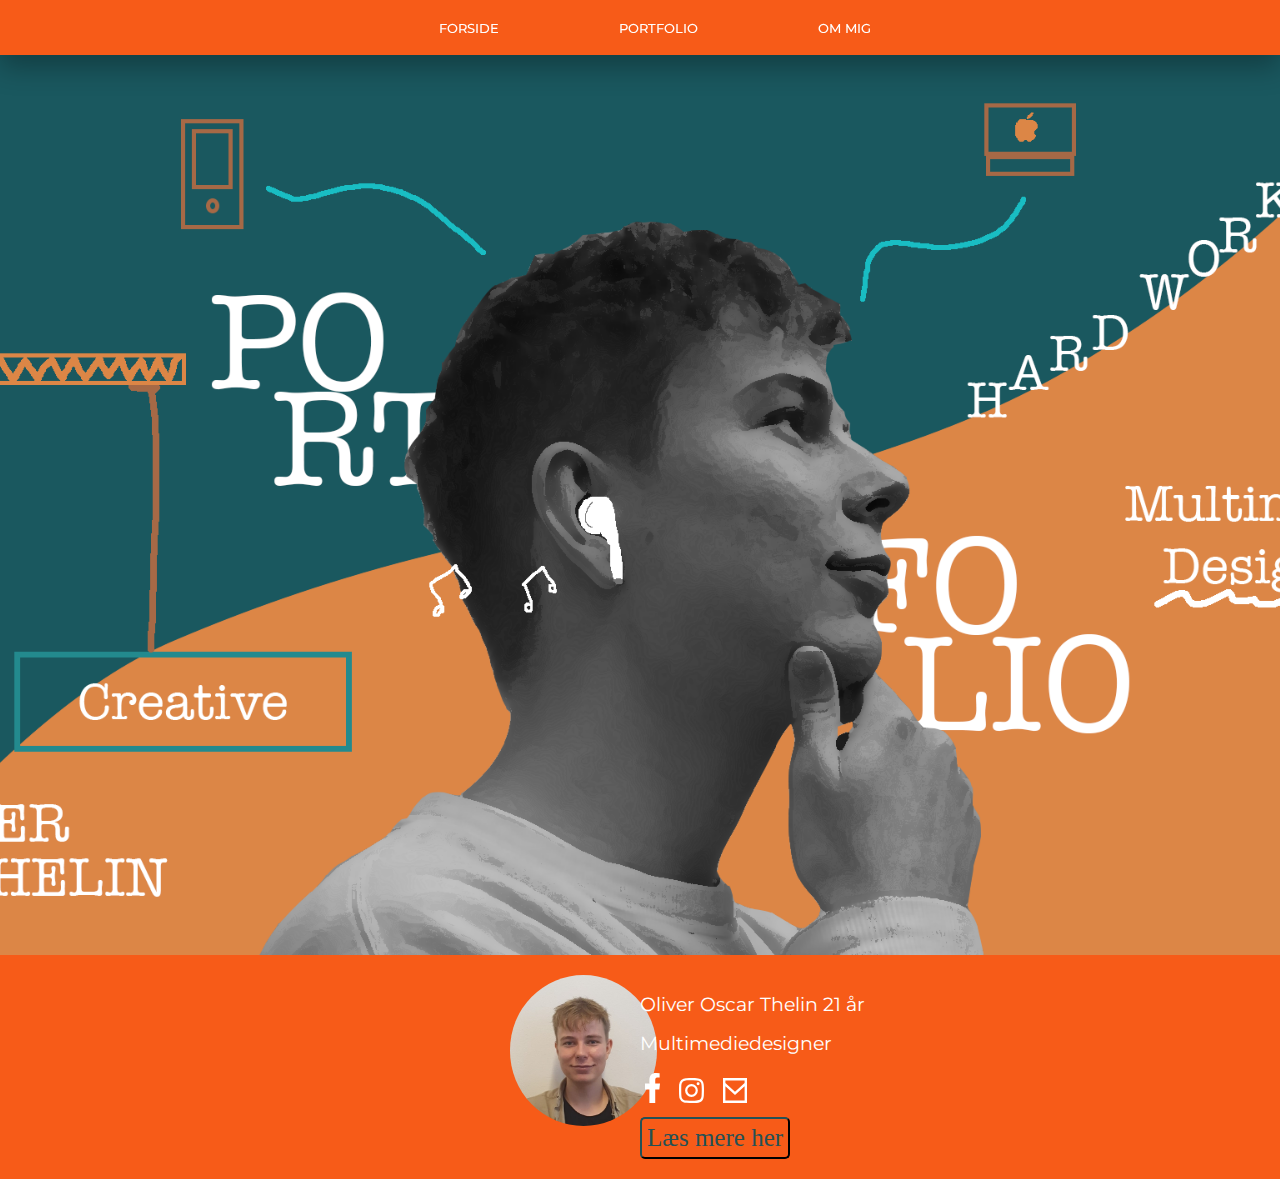
==== index.html @ e2ac5806 "Portfolio" ====
<!DOCTYPE html>
<html lang="da">
  <head>
    <meta charset="UTF-8" />
    <meta http-equiv="X-UA-Compatible" content="IE=edge" />
    <meta name="viewport" content="width=device-width, initial-scale=1.0" />
    <meta name="robots" content="noindex" />
    <link rel="stylesheet" href="style.css" />
    <link rel="preconnect" href="https://fonts.googleapis.com" />
    <link rel="preconnect" href="https://fonts.gstatic.com" crossorigin />
    <link
      href="https://fonts.googleapis.com/css2?family=Montserrat:ital,wght@0,400;1,400;1,600&display=swap"
      rel="stylesheet"
    />
    <link rel="icon" type="image/svg+xml" href="logo/portfolio_logo.svg" />
    <link rel="icon" type="image/png" href="logo/portfolio_logo.png" />
    <title>Portfolio</title>
  </head>
  <body>
    <header>
      <div id="mySidepanel" class="sidepanel">
        <a href="javascript:void(0)" class="closebtn" onclick="closeNav()"
          ><img src="UI_elementer/luk_knap.svg" alt=""
        /></a>
        <a href="index.html">Forside</a>
        <a href="portfolio.html">Portfolio</a>
        <a href="om_mig.html">Om mig</a>
      </div>
      <button class="openbtn" onclick="openNav()">
        <img src="UI_elementer/menu_knap.svg" alt="menu_knap" />
      </button>

      <nav id="nav_desktop">
        <ul>
          <li><a href="index.html">Forside</a></li>
          <li><a href="portfolio.html">Portfolio</a></li>
          <li><a href="om_mig.html">Om mig</a></li>
        </ul>
      </nav>
    </header>

    <section id="splashbillede_section"></section>
    <footer class="footer">
      <div class="footer_billede">
        <img src="billeder/profilbillede2.jpg" alt="profil billede" />
      </div>
      <div class="footer_txt">
        <p>Oliver Oscar Thelin 21 år</p>
        <p>Multimediedesigner</p>
        <div class="footer_ikoner">
          <div class="img1">
            <a href="https://www.facebook.com/oliver.thelin.9/"
              ><img src="icon_billeder/FB_icon.svg" alt="FB"
            /></a>
          </div>
          <div class="img2">
            <a href="https://www.instagram.com/oliver.thelin1/"
              ><img src="icon_billeder/IG_icon.svg" alt="IG"
            /></a>
          </div>
          <div class="img3">
            <a href="mailto:oliv578v@stud.kea.dk"
              ><img src="icon_billeder/mail_icon.svg" alt="Mail"
            /></a>
          </div>
        </div>
        <button id="website3" onclick="window.location.href='om_mig.html';">
          Læs mere her
        </button>
      </div>
    </footer>
    <script src="index.js"></script>
  </body>
</html>
---- style.css ----
* {
  padding: 0;
  margin: 0;
  box-sizing: border-box;
}

#splashbillede_section {
  width: 100%;
  height: 100vh;
  background-image: url(billeder/Splash-eksamen.png);
  background-size: cover;
  background-repeat: no-repeat;
  background-position: 51% 50%;
}

/* Navigation */

.sidepanel {
  height: 300px;
  width: 0;
  position: fixed;
  z-index: 1;
  top: 0;
  left: 0;
  background-color: #245155;
  overflow-x: hidden;
  padding-top: 100px;
  transition: 0.6s;
}

.sidepanel a {
  padding: 8px 8px 8px 32px;
  text-decoration: none;
  color: #ffff;
  display: block;
  transition: 0.3s;
  font-family: "Montserrat", sans-serif;
  text-transform: uppercase;
  font-weight: 700;
  font-size: 1.2rem;
}

.sidepanel a:hover {
  color: #f75b18;
}

.sidepanel .closebtn {
  position: absolute;
  top: 0;
  margin-top: 30px;
}

.openbtn {
  cursor: pointer;
  place-self: right;
  padding: 10px 200px;
  border: none;
  background: transparent;
}

#nav_desktop {
  display: none;
}

header {
  background: #f75b18;
  display: grid;
  grid-template-columns: 1fr 1fr 1fr;
  position: sticky;
  top: 0;
}

#nav_desktop a {
  color: #ffff;
  font-family: "Montserrat", sans-serif;
  text-transform: uppercase;
  font-weight: 700;
  font-size: 0.6rem;
}

header ul {
  list-style: none;
  padding: 0;
}

#nav_desktop a:hover {
  color: #245155;
}

a {
  text-decoration: none;
  color: #ffff;
}

a:hover {
  color: #245155;
}

.web {
  display: grid;
  grid-template-columns: 1fr;
  gap: 50px;
  margin-left: 50px;
  margin: 60px;
}

#web1 {
  grid-row: 2;
  grid-column: 1;
}

.ux {
  display: grid;
  grid-template-columns: 1fr;
  gap: 50px;
  margin-left: 50px;
  margin: 60px;
}

#ux_billede {
  grid-column: 1;
}

#ux_billede img {
  width: 100%;
  height: 100%;
  object-fit: cover;
  border-radius: 2%;
}

.web img {
  width: 100%;
  height: 100%;
  object-fit: cover;
  border-radius: 2%;
}

section p {
  font-family: "Montserrat", sans-serif;
  font-size: 0.9rem;
  line-height: 1.2rem;
  margin-bottom: 50px;
  padding-right: 20px;
  margin-right: 20px;
  color: #121212;
}

section h2 {
  font-size: 2.1rem;
  font-style: italic;
  font-family: "Montserrat", sans-serif;
  margin-bottom: 30px;
  font-weight: 700;
  color: #245155;
}

section h3 {
  font-size: 1.5rem;
  font-style: italic;
  font-family: "Montserrat", sans-serif;
  margin-bottom: 30px;
  font-weight: 100;
  color: #245155;
}

#website1 {
  background-color: transparent;
  color: #f75b18;
  font-family: "Monserrat, sans-serif";
  font-weight: 500;
  font-size: 25px;
  border-color: #f75b18;
  border-radius: 5px;
  padding: 5px;
}
#website1:hover {
  background-color: #f75b18;
  color: #ffff;
  font-family: "Monserrat, sans-serif";
  font-weight: 500;
  font-size: 25px;
  border-color: #f75b18;
  border-radius: 5px;
  padding: 5px;
}

#website2 {
  background-color: transparent;
  color: #f75b18;
  font-family: "Monserrat, sans-serif";
  font-weight: 500;
  font-size: 25px;
  border-color: #f75b18;
  border-radius: 5px;
  padding: 5px;
  margin-left: 210px;
  margin-top: 24px;
}

#website2:hover {
  background-color: #f75b18;
  color: #ffff;
  font-family: "Monserrat, sans-serif";
  font-weight: 500;
  font-size: 25px;
  border-color: #f75b18;
  border-radius: 5px;
  padding: 5px;
  margin-left: 210px;
  margin-top: 24px;
}

#website3 {
  background-color: transparent;
  color: #245155;
  font-family: "Monserrat, sans-serif";
  font-weight: 500;
  font-size: 25px;
  border-color: #245155;
  border-radius: 5px;
  padding: 5px;
}

#website3:hover {
  background-color: #245155;
  color: #ffff;
  font-family: "Monserrat, sans-serif";
  font-weight: 500;
  font-size: 25px;
  border-color: #245155;
  border-radius: 5px;
  padding: 5px;
}

.animation_og_indhold {
  display: grid;
  grid-template-columns: 1fr;
  gap: 10px;
}

.animation_og_indhold #animationsbillede {
  grid-column: 1;
  grid-row: 3;
}
.animation_og_indhold #txt1 {
  grid-column: 1;
  grid-row: 2;
}

.animation_og_indhold #indholdsbillede {
  grid-column: 1;
  grid-row: 1;
}
.animation_og_indhold #txt2 {
  grid-column: 1;
  grid-row: 2;
}

.animation_og_indhold img {
  border-radius: 2%;
  width: 100%;
  object-fit: cover;
}

.animation_og_indhold {
  margin: 60px;
}

.portfolio_og_pilot {
  display: grid;
  grid-template-columns: 1fr;
  gap: 10px;
}

.portfolio_og_pilot #portfolio_billede {
  grid-column: 1;
  grid-row: 1;
}
.portfolio_og_pilot #txt1 {
  grid-column: 1;
  grid-row: 2;
}

.portfolio_og_pilot #pilot_billede {
  grid-column: 1;
  grid-row: 3;
}
.portfolio_og_pilot #txt2 {
  grid-column: 1;
  grid-row: 4;
}

.portfolio_og_pilot img {
  border-radius: 2%;
  width: 100%;
  object-fit: cover;
}

.portfolio_og_pilot {
  margin: 60px;
}

.mig {
  display: grid;
  grid-template-columns: 1fr;
  gap: 10px;
  margin: 30px;
}

#profil_billede img {
  border-radius: 2%;
  max-width: 100%;
}

.komp {
  margin: 30px;
}

#komptxt1 img {
  border-radius: 2%;
  max-width: 100%;
  max-height: auto;
}

#komptxt2 img {
  border-radius: 2%;
  max-width: 100%;
}

footer {
  display: grid;
  grid-template-columns: 1fr 1fr 1fr;
  grid-template-rows: 1fr;
  background-color: #f75b18;
  padding: 20px;
}

.footer_txt p {
  font-family: "Montserrat", sans-serif;
  font-size: 1.2rem;
  line-height: 1.2rem;
  color: #ffff;
  margin-bottom: 20px;
  margin-top: 20px;
}

.footer_txt {
  grid-column: 2;
  text-align: left;
}

.footer_billede img {
  max-width: 75%;
  border-radius: 100%;
}

.footer_billede {
  grid-column: 2;
  margin-left: 30px;
}
/* .footer_ikoner {
  display: grid;
  grid-template-columns: 1fr 1fr 1fr;
  grid-template-rows: 1fr;
  margin-bottom: 10px;
} */

.footer_ikoner {
  margin-top: 10px;
  margin-bottom: 10px;
}

.img1 {
  width: 10%;
  display: inline-block;
  margin-right: 10px;
}

.img2 {
  width: 10%;
  display: inline-block;
  margin-right: 15px;
}

.img3 {
  width: 10%;
  display: inline-block;
  margin-right: 10px;
}

@media (min-width: 600px) {
  #splashbillede_section {
    width: 100%;
    height: 100vh;
    background-image: url(billeder/Splash-eksamen.png);
    background-size: cover;
    background-repeat: no-repeat;
    background-position: 51% 50%;
  }

  /* Navigation */

  .openbtn {
    display: none;
  }

  #nav_desktop {
    display: flex;
    margin-left: 30px;
    place-content: end end;
  }

  #nav_desktop a {
    color: #ffff;
    font-family: "Montserrat", sans-serif;
    text-transform: uppercase;
    font-weight: 500;
    font-size: 0.8rem;
  }

  header {
    display: flex;
    justify-content: space-evenly;
    align-items: baseline;
    border-radius: 0px;
    background-color: #f75b18;
    padding: 0.5rem;
    top: 0;
    box-shadow: 0 12px 28px 0 rgba(0, 0, 0, 0.3);
    overflow-x: auto;
    font-family: "Montserrat", sans-serif;
    position: sticky;
  }

  header nav ul {
    display: flex;
    justify-content: space-evenly;
    list-style: none;
    margin: 10px;
    padding-bottom: 0rem;
  }

  header nav ul {
    gap: 120px;
  }

  .ux {
    display: grid;
    grid-template-columns: 1fr 1fr;
    gap: 50px;
    margin-left: 50px;
    margin: 60px;
  }
  #ux_billede {
    grid-column: 2;
  }

  #ux1 {
    grid-column: 1;
    grid-row: 1;
  }

  #ux_billede img {
    width: 100%;
    height: 80%;
    object-fit: cover;
    border-radius: 2%;
  }

  .web {
    display: grid;
    grid-template-columns: 1fr 1fr;
    gap: 60px;
    margin-right: 50px;
    margin: 60px;
  }

  .web img {
    width: 100%;
    height: 60%;
    object-fit: cover;
    border-radius: 2%;
  }

  #web1 {
    grid-column: 2;
    grid-row: 1;
  }

  #web_billede1 {
    grid-column: 1;
    grid-row: 1;
  }

  .animation_og_indhold {
    display: grid;
    grid-template-columns: 1fr 1fr;
    gap: 10px;
  }

  .animation_og_indhold #animationsbillede {
    grid-column: 1;
    grid-row: 1;
  }
  .animation_og_indhold #txt1 {
    grid-column: 1;
    grid-row: 2;
  }

  .animation_og_indhold #indholdsbillede {
    grid-column: 2;
    grid-row: 1;
  }
  .animation_og_indhold #txt2 {
    grid-column: 2;
    grid-row: 2;
  }

  .animation_og_indhold img {
    border-radius: 2%;
    width: 100%;
    object-fit: cover;
  }

  .animation_og_indhold {
    margin: 60px;
  }

  .portfolio_og_pilot {
    display: grid;
    grid-template-columns: 1fr 1fr;
    gap: 10px;
  }

  .portfolio_og_pilot #portfolio_billede {
    grid-column: 1;
    grid-row: 1;
  }
  .portfolio_og_pilot #txt1 {
    grid-column: 1;
    grid-row: 2;
  }

  .portfolio_og_pilot #pilot_billede {
    grid-column: 2;
    grid-row: 1;
  }
  .portfolio_og_pilot #txt2 {
    grid-column: 2;
    grid-row: 2;
  }

  .portfolio_og_pilot img {
    border-radius: 2%;
    width: 100%;
    object-fit: cover;
  }

  .portfolio_og_pilot {
    margin: 60px;
  }

  .mig {
    display: grid;
    grid-template-columns: 1fr 1fr;
    gap: 10px;
    margin: 60px;
  }

  #profil_billede img {
    border-radius: 2%;
  }

  #migtxt {
    grid-column: 2;
    grid-row: 1;
    margin-left: 60px;
  }

  .komp {
    display: grid;
    grid-column: 1fr 1fr;
    margin: 60px;
  }

  #komptxt1 {
    grid-column: 1;
  }

  #komptxt2 {
    grid-column: 2;
    margin-left: 60px;
  }

  #komptxt2 img {
    border-radius: 2%;
    max-width: 100%;
  }

  #komptxt1 img {
    border-radius: 2%;
    max-width: 100%;
    max-height: auto;
  }

  footer {
    display: grid;
    grid-template-columns: 1fr 1fr;
    grid-template-rows: 1fr;
    background-color: #f75b18;
    padding: 20px;
  }

  .footer_txt p {
    font-family: "Montserrat", sans-serif;
    font-size: 1.2rem;
    line-height: 1.2rem;
    color: #ffff;
    margin-bottom: 20px;
    margin-top: 20px;
  }

  .footer_txt {
    grid-column: 2;
    text-align: left;
  }

  .footer_billede img {
    max-width: 30%;
    border-radius: 100%;
    margin-left: 270px;
  }

  .footer_billede {
    grid-column: 1;
  }

  .footer_ikoner {
    margin-top: 10px;
    margin-bottom: 10px;
  }

  .img1 {
    width: 4%;
    display: inline-block;
    margin-right: 10px;
  }

  .img2 {
    width: 4%;
    display: inline-block;
    margin-right: 15px;
  }

  .img3 {
    width: 4%;
    display: inline-block;
    margin-right: 10px;
  }
}

@media (min-width: 1000px) {
  #splashbillede_section {
    width: 100%;
    height: 100vh;
    background-image: url(billeder/Splash-eksamen.png);
    background-size: cover;
    background-repeat: no-repeat;
    background-position: 51% 50%;
  }

  header {
    display: flex;
    justify-content: space-evenly;
    align-items: baseline;
    border-radius: 0px;
    background-color: #f75b18;
    padding: 0.5rem;
    top: 0;
    box-shadow: 0 12px 28px 0 rgba(0, 0, 0, 0.3);
    overflow-x: auto;
    font-family: "Montserrat", sans-serif;
    position: sticky;
  }

  header nav ul {
    display: flex;
    justify-content: space-evenly;
    list-style: none;
    margin: 10px;
    padding-bottom: 0rem;
  }

  header nav ul {
    gap: 120px;
  }

  .ux {
    display: grid;
    grid-template-columns: 1fr 1fr;
    gap: 50px;
    margin-left: 50px;
    margin: 60px;
  }
  #ux_billede {
    grid-column: 2;
  }

  #ux1 {
    grid-column: 1;
    grid-row: 1;
  }

  #ux_billede img {
    width: 100%;
    height: 100%;
    object-fit: cover;
    border-radius: 2%;
  }

  .web {
    display: grid;
    grid-template-columns: 1fr 1fr;
    gap: 50px;
    margin-right: 50px;
    margin: 60px;
  }

  .web img {
    width: 100%;
    height: 100%;
    object-fit: cover;
    border-radius: 2%;
  }

  #web1 {
    grid-column: 2;
    grid-row: 1;
  }

  #web_billede1 {
    grid-column: 1;
    grid-row: 1;
  }

  .animation_og_indhold {
    display: grid;
    grid-template-columns: 1fr 1fr;
    gap: 50px;
  }

  .animation_og_indhold #animationsbillede {
    grid-column: 1;
    grid-row: 1;
  }
  .animation_og_indhold #txt1 {
    grid-column: 1;
    grid-row: 2;
  }

  .animation_og_indhold #indholdsbillede {
    grid-column: 2;
    grid-row: 1;
  }
  .animation_og_indhold #txt2 {
    grid-column: 2;
    grid-row: 2;
  }

  .animation_og_indhold img {
    border-radius: 2%;
    width: 100%;
    object-fit: cover;
  }

  .animation_og_indhold {
    margin: 60px;
  }

  .portfolio_og_pilot {
    display: grid;
    grid-template-columns: 1fr 1fr;
    gap: 50px;
  }

  .portfolio_og_pilot #portfolio_billede {
    grid-column: 1;
    grid-row: 1;
  }
  .portfolio_og_pilot #txt1 {
    grid-column: 1;
    grid-row: 2;
  }

  .portfolio_og_pilot #pilot_billede {
    grid-column: 2;
    grid-row: 1;
  }
  .portfolio_og_pilot #txt2 {
    grid-column: 2;
    grid-row: 2;
  }

  .portfolio_og_pilot img {
    border-radius: 2%;
    width: 100%;
    object-fit: cover;
  }

  .portfolio_og_pilot {
    margin: 60px;
  }

  .mig {
    display: grid;
    grid-template-columns: 1fr 1fr;
    grid-template-rows: 1fr;
    gap: 10px;
    margin: 100px;
    margin-left: 150px;
  }

  #profil_billede img {
    border-radius: 2%;
  }

  .komp {
    margin: 146px;
  }

  #komptxt2 {
    margin-left: 150px;
  }

  #komptxt2 img {
    border-radius: 2%;
    max-width: 103%;
  }

  footer {
    display: grid;
    grid-template-columns: 1fr 1fr;
    grid-template-rows: 1fr;
    background-color: #f75b18;
    padding: 20px;
  }

  .footer_txt p {
    font-family: "Montserrat", sans-serif;
    font-size: 1.2rem;
    line-height: 1.2rem;
    color: #ffff;
    margin-bottom: 20px;
    margin-top: 20px;
  }

  .footer_txt {
    grid-column: 2;
    text-align: left;
  }

  .footer_billede img {
    max-width: 25%;
    border-radius: 100%;
    margin-left: 460px;
  }

  .footer_billede {
    grid-column: 1;
  }

  .footer_ikoner {
    margin-top: 10px;
    margin-bottom: 10px;
  }

  .img1 {
    width: 4%;
    display: inline-block;
    margin-right: 10px;
  }

  .img2 {
    width: 4%;
    display: inline-block;
    margin-right: 15px;
  }

  .img3 {
    width: 4%;
    display: inline-block;
    margin-right: 10px;
  }
}
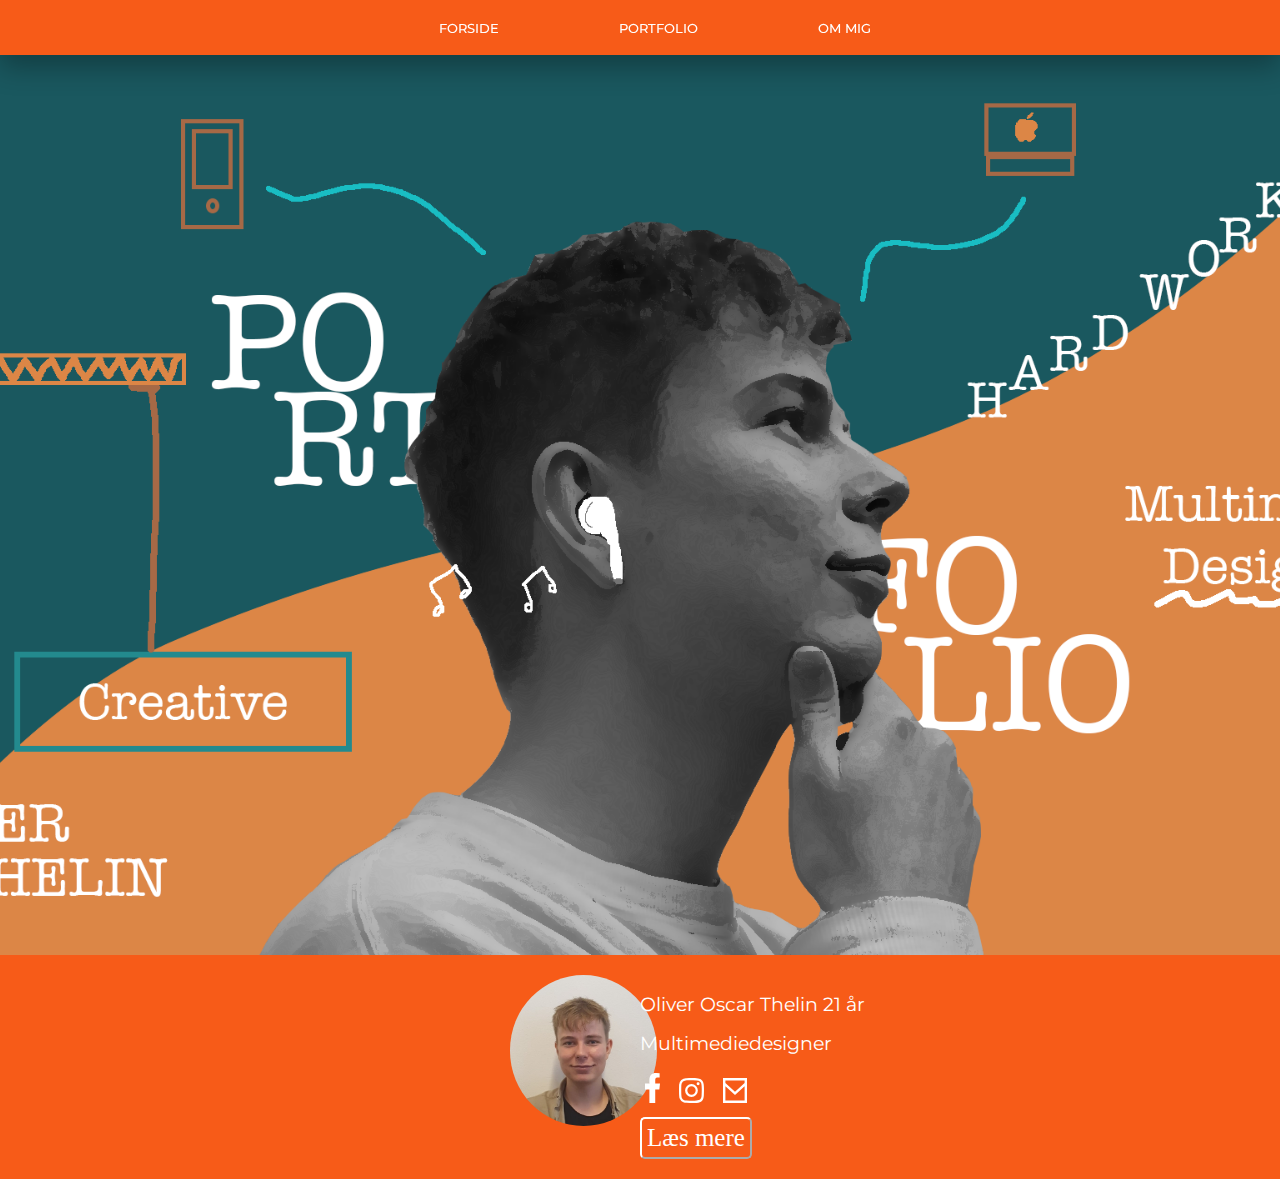
==== commit a5a78dd4: "flere rettelser" ====
--- a/index.html
+++ b/index.html
@@ -24,7 +24,7 @@
         /></a>
         <a href="index.html">Forside</a>
         <a href="portfolio.html">Portfolio</a>
-        <a href="om_mig.html">Om mig</a>
+        <a href="om_mig.html">CV</a>
       </div>
       <button class="openbtn" onclick="openNav()">
         <img src="UI_elementer/menu_knap.svg" alt="menu_knap" />
@@ -65,7 +65,7 @@
           </div>
         </div>
         <button id="website3" onclick="window.location.href='om_mig.html';">
-          Læs mere her
+          Læs mere
         </button>
       </div>
     </footer>
--- a/style.css
+++ b/style.css
@@ -3,6 +3,9 @@
   margin: 0;
   box-sizing: border-box;
 }
+
+/* Mobile first: */
+/* Splashbillede på forsiden */
 
 #splashbillede_section {
   width: 100%;
@@ -33,7 +36,7 @@
   text-decoration: none;
   color: #ffff;
   display: block;
-  transition: 0.3s;
+  transition: 0.2s;
   font-family: "Montserrat", sans-serif;
   text-transform: uppercase;
   font-weight: 700;
@@ -52,7 +55,6 @@
 
 .openbtn {
   cursor: pointer;
-  place-self: right;
   padding: 10px 200px;
   border: none;
   background: transparent;
@@ -96,6 +98,9 @@
   color: #245155;
 }
 
+/* Navigation slut */
+
+/* Grundlæggende web */
 .web {
   display: grid;
   grid-template-columns: 1fr;
@@ -109,6 +114,10 @@
   grid-column: 1;
 }
 
+/* Grundlæggende web slut */
+
+/* UX: */
+
 .ux {
   display: grid;
   grid-template-columns: 1fr;
@@ -128,6 +137,8 @@
   border-radius: 2%;
 }
 
+/* UX slut */
+
 .web img {
   width: 100%;
   height: 100%;
@@ -135,6 +146,7 @@
   border-radius: 2%;
 }
 
+/* Overskrifter, h1,h2 og brødtekst: */
 section p {
   font-family: "Montserrat", sans-serif;
   font-size: 0.9rem;
@@ -162,7 +174,9 @@
   font-weight: 100;
   color: #245155;
 }
-
+/*Overskrifter slut*/
+
+/* per */
 #website1 {
   background-color: transparent;
   color: #f75b18;
@@ -172,6 +186,7 @@
   border-color: #f75b18;
   border-radius: 5px;
   padding: 5px;
+  margin-top: 10px;
 }
 #website1:hover {
   background-color: #f75b18;
@@ -184,6 +199,72 @@
   padding: 5px;
 }
 
+#website4 {
+  background-color: transparent;
+  color: #f75b18;
+  font-family: "Monserrat, sans-serif";
+  font-weight: 500;
+  font-size: 25px;
+  border-color: #f75b18;
+  border-radius: 5px;
+  padding: 5px;
+  margin-top: 10px;
+}
+#website4:hover {
+  background-color: #f75b18;
+  color: #ffff;
+  font-family: "Monserrat, sans-serif";
+  font-weight: 500;
+  font-size: 25px;
+  border-color: #f75b18;
+  border-radius: 5px;
+  padding: 5px;
+}
+
+#website5 {
+  background-color: transparent;
+  color: #f75b18;
+  font-family: "Monserrat, sans-serif";
+  font-weight: 500;
+  font-size: 25px;
+  border-color: #f75b18;
+  border-radius: 5px;
+  padding: 5px;
+  margin-top: 10px;
+}
+#website5:hover {
+  background-color: #f75b18;
+  color: #ffff;
+  font-family: "Monserrat, sans-serif";
+  font-weight: 500;
+  font-size: 25px;
+  border-color: #f75b18;
+  border-radius: 5px;
+  padding: 5px;
+}
+
+#website6 {
+  background-color: transparent;
+  color: #f75b18;
+  font-family: "Monserrat, sans-serif";
+  font-weight: 500;
+  font-size: 25px;
+  border-color: #f75b18;
+  border-radius: 5px;
+  padding: 5px;
+  margin-top: 10px;
+}
+#website6:hover {
+  background-color: #f75b18;
+  color: #ffff;
+  font-family: "Monserrat, sans-serif";
+  font-weight: 500;
+  font-size: 25px;
+  border-color: #f75b18;
+  border-radius: 5px;
+  padding: 5px;
+}
+
 #website2 {
   background-color: transparent;
   color: #f75b18;
@@ -193,8 +274,7 @@
   border-color: #f75b18;
   border-radius: 5px;
   padding: 5px;
-  margin-left: 210px;
-  margin-top: 24px;
+  margin-bottom: 50px;
 }
 
 #website2:hover {
@@ -206,36 +286,186 @@
   border-color: #f75b18;
   border-radius: 5px;
   padding: 5px;
-  margin-left: 210px;
-  margin-top: 24px;
+  margin-bottom: 50px;
+}
+
+#website7 {
+  background-color: transparent;
+  color: #f75b18;
+  font-family: "Monserrat, sans-serif";
+  font-weight: 500;
+  font-size: 25px;
+  border-color: #f75b18;
+  border-radius: 5px;
+  padding: 5px;
+  margin-bottom: 50px;
+}
+
+#website7:hover {
+  background-color: #f75b18;
+  color: #ffff;
+  font-family: "Monserrat, sans-serif";
+  font-weight: 500;
+  font-size: 25px;
+  border-color: #f75b18;
+  border-radius: 5px;
+  padding: 5px;
+  margin-bottom: 50px;
+}
+
+#website8 {
+  background-color: transparent;
+  color: #f75b18;
+  font-family: "Monserrat, sans-serif";
+  font-weight: 500;
+  font-size: 25px;
+  border-color: #f75b18;
+  border-radius: 5px;
+  padding: 5px;
+  margin-bottom: 50px;
+}
+
+#website8:hover {
+  background-color: #f75b18;
+  color: #ffff;
+  font-family: "Monserrat, sans-serif";
+  font-weight: 500;
+  font-size: 25px;
+  border-color: #f75b18;
+  border-radius: 5px;
+  padding: 5px;
+  margin-bottom: 50px;
+}
+
+#website9 {
+  background-color: transparent;
+  color: #f75b18;
+  font-family: "Monserrat, sans-serif";
+  font-weight: 500;
+  font-size: 25px;
+  border-color: #f75b18;
+  border-radius: 5px;
+  padding: 5px;
+  margin-top: 10px;
+}
+#website9:hover {
+  background-color: #f75b18;
+  color: #ffff;
+  font-family: "Monserrat, sans-serif";
+  font-weight: 500;
+  font-size: 25px;
+  border-color: #f75b18;
+  border-radius: 5px;
+  padding: 5px;
+}
+
+#website10 {
+  background-color: transparent;
+  color: #245155;
+  font-family: "Monserrat, sans-serif";
+  font-weight: 500;
+  font-size: 25px;
+  border-color: #245155;
+  border-radius: 5px;
+  padding: 5px;
+  margin-left: 36%;
+  margin-bottom: 3%;
+  margin-top: 10px;
+}
+#website10:hover {
+  background-color: #245155;
+  color: #ffff;
+  font-family: "Monserrat, sans-serif";
+  font-weight: 500;
+  font-size: 25px;
+  border-color: #245155;
+  border-radius: 5px;
+  margin-left: 36%;
+  margin-bottom: 3%;
+  padding: 5px;
+}
+
+#website11 {
+  background-color: transparent;
+  color: #f75b18;
+  font-family: "Monserrat, sans-serif";
+  font-weight: 500;
+  font-size: 25px;
+  border-color: #f75b18;
+  border-radius: 5px;
+  padding: 5px;
+  margin-left: 36%;
+  margin-bottom: 3%;
+  margin-top: 10px;
+}
+#website11:hover {
+  background-color: #f75b18;
+  color: #ffff;
+  font-family: "Monserrat, sans-serif";
+  font-weight: 500;
+  font-size: 25px;
+  border-color: #f75b18;
+  border-radius: 5px;
+  margin-left: 36%;
+  margin-bottom: 3%;
+  padding: 5px;
+}
+
+#website12 {
+  background-color: transparent;
+  color: #245155;
+  font-family: "Monserrat, sans-serif";
+  font-weight: 500;
+  font-size: 25px;
+  border-color: #245155;
+  border-radius: 5px;
+  padding: 5px;
+  margin-left: 36%;
+  margin-bottom: 3%;
+  margin-top: 10px;
+}
+#website12:hover {
+  background-color: #245155;
+  color: #ffff;
+  font-family: "Monserrat, sans-serif";
+  font-weight: 500;
+  font-size: 25px;
+  border-color: #245155;
+  border-radius: 5px;
+  margin-left: 36%;
+  margin-bottom: 3%;
+  padding: 5px;
 }
 
 #website3 {
   background-color: transparent;
-  color: #245155;
-  font-family: "Monserrat, sans-serif";
-  font-weight: 500;
-  font-size: 25px;
-  border-color: #245155;
+  color: #ffff;
+  font-family: "Monserrat, sans-serif";
+  font-weight: 500;
+  font-size: 25px;
+  border-color: #ffff;
   border-radius: 5px;
   padding: 5px;
 }
 
 #website3:hover {
-  background-color: #245155;
-  color: #ffff;
-  font-family: "Monserrat, sans-serif";
-  font-weight: 500;
-  font-size: 25px;
-  border-color: #245155;
-  border-radius: 5px;
-  padding: 5px;
-}
-
+  background-color: #ffff;
+  color: #f75b18;
+  font-family: "Monserrat, sans-serif";
+  font-weight: 500;
+  font-size: 25px;
+  border-color: #ffff;
+  border-radius: 5px;
+  padding: 5px;
+}
+
+/* Knapper slut*/
+
+/* Animation og indhold's sektion*/
 .animation_og_indhold {
   display: grid;
   grid-template-columns: 1fr;
-  gap: 10px;
+  gap: 50px;
 }
 
 .animation_og_indhold #animationsbillede {
@@ -266,10 +496,13 @@
   margin: 60px;
 }
 
+/* Animation og Indhold slut */
+
+/* Portfolio og Pilot projekt  */
 .portfolio_og_pilot {
   display: grid;
   grid-template-columns: 1fr;
-  gap: 10px;
+  gap: 50px;
 }
 
 .portfolio_og_pilot #portfolio_billede {
@@ -285,7 +518,7 @@
   grid-column: 1;
   grid-row: 3;
 }
-.portfolio_og_pilot #txt2 {
+.portfolio_og_pilot #txt3 {
   grid-column: 1;
   grid-row: 4;
 }
@@ -300,6 +533,9 @@
   margin: 60px;
 }
 
+/* Portfolio og Pilot projekt slut*/
+
+/* Om mig sektionen */
 .mig {
   display: grid;
   grid-template-columns: 1fr;
@@ -319,7 +555,6 @@
 #komptxt1 img {
   border-radius: 2%;
   max-width: 100%;
-  max-height: auto;
 }
 
 #komptxt2 img {
@@ -327,6 +562,65 @@
   max-width: 100%;
 }
 
+/* Om mig sektion slut*/
+
+/* Portfolio process start*/
+
+.moodboard {
+  display: grid;
+  grid-template-columns: 1fr;
+  margin: 30px;
+}
+
+.moodboard img {
+  max-width: 100%;
+  border-radius: 2%;
+  margin-bottom: 15px;
+}
+
+.styletile {
+  display: grid;
+  grid-template-columns: 1fr;
+  margin: 30px;
+}
+
+.styletile img {
+  max-width: 100%;
+  border-radius: 2%;
+  margin-bottom: 15px;
+}
+
+.logo_og_wireframe {
+  display: grid;
+  grid-template-columns: 1fr;
+  margin: 30px;
+}
+
+.logo_og_wireframe img {
+  max-width: 100%;
+  border-radius: 2%;
+  margin-bottom: 15px;
+}
+
+.kode {
+  display: grid;
+  grid-template-columns: 1fr;
+  margin: 30px;
+}
+
+.kode img {
+  max-width: 100%;
+  border-radius: 2%;
+  margin-bottom: 15px;
+}
+
+.overskrift h2 {
+  text-align: center;
+  margin-top: 20px;
+}
+/* Portfolio process slut*/
+
+/* Footer start*/
 footer {
   display: grid;
   grid-template-columns: 1fr 1fr 1fr;
@@ -358,12 +652,6 @@
   grid-column: 2;
   margin-left: 30px;
 }
-/* .footer_ikoner {
-  display: grid;
-  grid-template-columns: 1fr 1fr 1fr;
-  grid-template-rows: 1fr;
-  margin-bottom: 10px;
-} */
 
 .footer_ikoner {
   margin-top: 10px;
@@ -388,6 +676,9 @@
   margin-right: 10px;
 }
 
+/* Footer slut*/
+
+/* ipad version */
 @media (min-width: 600px) {
   #splashbillede_section {
     width: 100%;
@@ -397,6 +688,85 @@
     background-repeat: no-repeat;
     background-position: 51% 50%;
   }
+  /* til toppen knapper web*/
+  #website10 {
+    background-color: transparent;
+    color: #245155;
+    font-family: "Monserrat, sans-serif";
+    font-weight: 500;
+    font-size: 25px;
+    border-color: #245155;
+    border-radius: 5px;
+    padding: 5px;
+    margin-left: 45%;
+    margin-bottom: 3%;
+    margin-top: 10px;
+  }
+  #website10:hover {
+    background-color: #245155;
+    color: #ffff;
+    font-family: "Monserrat, sans-serif";
+    font-weight: 500;
+    font-size: 25px;
+    border-color: #245155;
+    border-radius: 5px;
+    margin-left: 45%;
+    margin-bottom: 3%;
+    padding: 5px;
+  }
+  #website11 {
+    background-color: transparent;
+    color: #f75b18;
+    font-family: "Monserrat, sans-serif";
+    font-weight: 500;
+    font-size: 25px;
+    border-color: #f75b18;
+    border-radius: 5px;
+    padding: 5px;
+    margin-left: 45%;
+    margin-bottom: 3%;
+    margin-top: 10px;
+  }
+  #website11:hover {
+    background-color: #f75b18;
+    color: #ffff;
+    font-family: "Monserrat, sans-serif";
+    font-weight: 500;
+    font-size: 25px;
+    border-color: #f75b18;
+    border-radius: 5px;
+    margin-left: 45%;
+    margin-bottom: 3%;
+    padding: 5px;
+  }
+
+  #website12 {
+    background-color: transparent;
+    color: #245155;
+    font-family: "Monserrat, sans-serif";
+    font-weight: 500;
+    font-size: 25px;
+    border-color: #245155;
+    border-radius: 5px;
+    padding: 5px;
+    margin-left: 45%;
+    margin-bottom: 3%;
+    margin-top: 10px;
+  }
+  #website12:hover {
+    background-color: #245155;
+    color: #ffff;
+    font-family: "Monserrat, sans-serif";
+    font-weight: 500;
+    font-size: 25px;
+    border-color: #245155;
+    border-radius: 5px;
+    margin-left: 45%;
+    margin-bottom: 3%;
+    padding: 5px;
+  }
+
+  /* til toppen knapper web slut*/
 
   /* Navigation */
 
@@ -444,6 +814,9 @@
     gap: 120px;
   }
 
+  /* Navigation slut*/
+
+  /* UX grid */
   .ux {
     display: grid;
     grid-template-columns: 1fr 1fr;
@@ -467,6 +840,9 @@
     border-radius: 2%;
   }
 
+  /* UX slut*/
+
+  /*web grid*/
   .web {
     display: grid;
     grid-template-columns: 1fr 1fr;
@@ -492,10 +868,13 @@
     grid-row: 1;
   }
 
+  /* Web slut*/
+
+  /* Animation og indhold grid*/
   .animation_og_indhold {
     display: grid;
     grid-template-columns: 1fr 1fr;
-    gap: 10px;
+    gap: 50px;
   }
 
   .animation_og_indhold #animationsbillede {
@@ -526,10 +905,13 @@
     margin: 60px;
   }
 
+  /* Animation og indhold slut*/
+
+  /*Portfolio og pilot projekt start*/
   .portfolio_og_pilot {
     display: grid;
     grid-template-columns: 1fr 1fr;
-    gap: 10px;
+    gap: 50px;
   }
 
   .portfolio_og_pilot #portfolio_billede {
@@ -545,7 +927,7 @@
     grid-column: 2;
     grid-row: 1;
   }
-  .portfolio_og_pilot #txt2 {
+  .portfolio_og_pilot #txt3 {
     grid-column: 2;
     grid-row: 2;
   }
@@ -560,6 +942,10 @@
     margin: 60px;
   }
 
+  /* Portfolio og pilot projekt slut*/
+
+  /* Om mig start*/
+
   .mig {
     display: grid;
     grid-template-columns: 1fr 1fr;
@@ -579,7 +965,6 @@
 
   .komp {
     display: grid;
-    grid-column: 1fr 1fr;
     margin: 60px;
   }
 
@@ -600,9 +985,111 @@
   #komptxt1 img {
     border-radius: 2%;
     max-width: 100%;
-    max-height: auto;
-  }
-
+  }
+
+  /* Om mig slut*/
+
+  /* Portfolio process start*/
+
+  .moodboard {
+    display: grid;
+    grid-template-columns: 1fr 1fr;
+    gap: 50px;
+    margin-right: 50px;
+    margin: 60px;
+  }
+
+  .moodboard img {
+    width: 100%;
+    height: 100%;
+    object-fit: cover;
+    border-radius: 2%;
+  }
+
+  #moodboard_billede {
+    grid-column: 1;
+  }
+
+  .styletile {
+    display: grid;
+    grid-template-columns: 1fr 1fr;
+    margin: 60px;
+    gap: 50px;
+  }
+
+  .styletile img {
+    max-width: 100%;
+    border-radius: 2%;
+    margin-bottom: 15px;
+  }
+
+  #styletile_billede {
+    grid-column: 2;
+  }
+
+  #styletile_txt {
+    grid-column: 1;
+    grid-row: 1;
+  }
+
+  .logo_og_wireframe {
+    display: grid;
+    grid-template-columns: 1fr 1fr 1fr;
+    grid-template-rows: 1fr;
+    margin: 60px;
+    gap: 50px;
+  }
+
+  #logo_billede {
+    grid-column: 1;
+    grid-row: 1;
+  }
+
+  #wireframe_mobil {
+    grid-column: 2;
+    grid-row: 1;
+  }
+
+  #wireframe_web {
+    grid-column: 3;
+    grid-row: 1;
+  }
+
+  #logo_txt {
+    grid-column: 1;
+    grid-row: 2;
+  }
+
+  #mobil_txt {
+    grid-column: 2;
+    grid-row: 2;
+  }
+
+  .logo_og_wireframe img {
+    max-width: 100%;
+    border-radius: 2%;
+  }
+
+  .kode {
+    display: grid;
+    grid-template-columns: 1fr 1fr;
+    margin: 60px;
+    gap: 50px;
+  }
+
+  .kode img {
+    max-width: 100%;
+    border-radius: 2%;
+    margin-bottom: 15px;
+  }
+
+  #layout_billede img {
+    max-width: 75%;
+  }
+
+  /* Portfolio process slut*/
+
+  /* Footer start*/
   footer {
     display: grid;
     grid-template-columns: 1fr 1fr;
@@ -657,8 +1144,10 @@
     display: inline-block;
     margin-right: 10px;
   }
-}
-
+  /* footer slut*/
+}
+
+/* Web version*/
 @media (min-width: 1000px) {
   #splashbillede_section {
     width: 100%;
@@ -669,6 +1158,7 @@
     background-position: 51% 50%;
   }
 
+  /*Navigation start*/
   header {
     display: flex;
     justify-content: space-evenly;
@@ -695,6 +1185,9 @@
     gap: 120px;
   }
 
+  /*Navigation slut*/
+
+  /* UX start */
   .ux {
     display: grid;
     grid-template-columns: 1fr 1fr;
@@ -718,6 +1211,9 @@
     border-radius: 2%;
   }
 
+  /* UX slut */
+
+  /* Web start */
   .web {
     display: grid;
     grid-template-columns: 1fr 1fr;
@@ -743,6 +1239,10 @@
     grid-row: 1;
   }
 
+  /* Web slut */
+
+  /* Animation og indhold start */
+
   .animation_og_indhold {
     display: grid;
     grid-template-columns: 1fr 1fr;
@@ -776,7 +1276,9 @@
   .animation_og_indhold {
     margin: 60px;
   }
-
+  /* Animation og indhold slut */
+
+  /* Portfolio og pilot projekt start */
   .portfolio_og_pilot {
     display: grid;
     grid-template-columns: 1fr 1fr;
@@ -796,7 +1298,7 @@
     grid-column: 2;
     grid-row: 1;
   }
-  .portfolio_og_pilot #txt2 {
+  .portfolio_og_pilot #txt3 {
     grid-column: 2;
     grid-row: 2;
   }
@@ -811,6 +1313,9 @@
     margin: 60px;
   }
 
+  /* Portfolio og pilot projekt slut */
+
+  /* Om mig start */
   .mig {
     display: grid;
     grid-template-columns: 1fr 1fr;
@@ -836,7 +1341,110 @@
     border-radius: 2%;
     max-width: 103%;
   }
-
+  /* Om mig slut */
+
+  /* Portfolio process start*/
+
+  .moodboard {
+    display: grid;
+    grid-template-columns: 1fr 1fr;
+    gap: 50px;
+    margin-right: 50px;
+    margin: 60px;
+  }
+
+  .moodboard img {
+    width: 100%;
+    height: 100%;
+    object-fit: cover;
+    border-radius: 2%;
+  }
+
+  #moodboard_billede {
+    grid-column: 1;
+  }
+
+  .styletile {
+    display: grid;
+    grid-template-columns: 1fr 1fr;
+    margin: 60px;
+    gap: 50px;
+  }
+
+  .styletile img {
+    max-width: 100%;
+    border-radius: 2%;
+    margin-bottom: 15px;
+  }
+
+  #styletile_billede {
+    grid-column: 2;
+  }
+
+  #styletile_txt {
+    grid-column: 1;
+    grid-row: 1;
+  }
+
+  .logo_og_wireframe {
+    display: grid;
+    grid-template-columns: 1fr 1fr 1fr;
+    grid-template-rows: 1fr 1fr;
+    margin: 60px;
+    gap: 50px;
+  }
+
+  #logo_billede {
+    grid-column: 1;
+    grid-row: 1;
+  }
+
+  #wireframe_mobil {
+    grid-column: 2;
+    grid-row: 1;
+  }
+
+  #wireframe_web {
+    grid-column: 3;
+    grid-row: 1;
+  }
+
+  #logo_txt {
+    grid-column: 1;
+    grid-row: 2;
+  }
+
+  #mobil_txt {
+    grid-column: 2;
+    grid-row: 2;
+  }
+
+  .logo_og_wireframe img {
+    max-width: 100%;
+    border-radius: 2%;
+    margin-bottom: 15px;
+  }
+
+  .kode {
+    display: grid;
+    grid-template-columns: 1fr 1fr;
+    margin: 60px;
+    gap: 50px;
+  }
+
+  .kode img {
+    max-width: 100%;
+    border-radius: 2%;
+    margin-bottom: 15px;
+  }
+
+  #layout_billede img {
+    max-width: 50%;
+  }
+
+  /* Portfolio process slut*/
+
+  /* Footer start */
   footer {
     display: grid;
     grid-template-columns: 1fr 1fr;
@@ -891,4 +1499,5 @@
     display: inline-block;
     margin-right: 10px;
   }
-}
+  /* Footer slut */
+}
